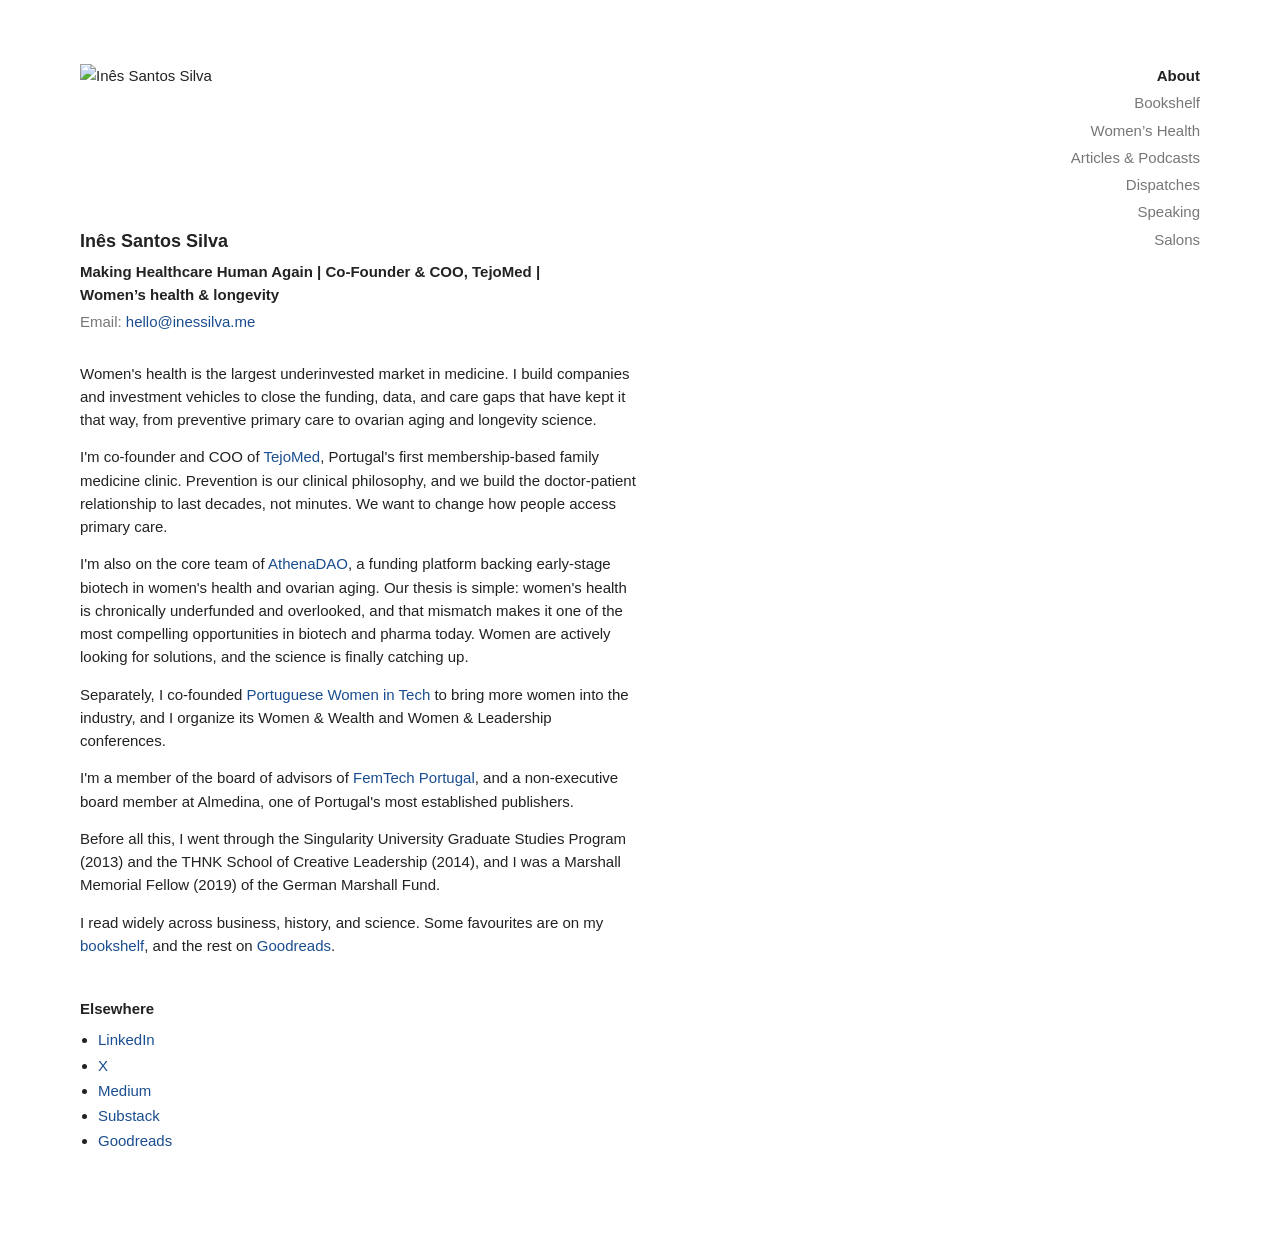
==== index.html @ aa5e6bea "Make homepage photo square Co-Authored-By: Claude Opus 5.5 <noreply@anthropic.com> Claude-Session: h" ====
<!doctype html>
<html lang="en">
<head>
  <meta charset="UTF-8">
  <meta name="viewport" content="width=device-width, initial-scale=1">
  <title>Inês Santos Silva | Women's Health Entrepreneur</title>
  <meta name="description" content="Inês Santos Silva builds companies and investment vehicles for women's health. Co-founder &amp; COO at TejoMed, Core Team at AthenaDAO.">
  <link rel="canonical" href="https://inessilva.me/">
  <meta property="og:type" content="website">
  <meta property="og:site_name" content="Inês Santos Silva">
  <meta property="og:title" content="Inês Santos Silva">
  <meta property="og:description" content="Women’s health is the largest underinvested market in medicine. I build companies and investment vehicles to close the funding, data, and care gaps that have kept it that way.">
  <meta property="og:url" content="https://inessilva.me/">
  <meta property="og:image" content="https://inessilva.me/share-card.jpg">
  <meta property="og:image:width" content="1200">
  <meta property="og:image:height" content="630">
  <meta property="og:image:alt" content="Inês Santos Silva, Co-Founder &amp; COO of TejoMed">
  <meta name="twitter:card" content="summary_large_image">
  <link rel="icon" href="favicon.ico" sizes="any">
  <link rel="apple-touch-icon" href="apple-touch-icon.png">
  <script type="application/ld+json">
  {
    "@context": "https://schema.org",
    "@type": "Person",
    "name": "Inês Santos Silva",
    "url": "https://inessilva.me/",
    "image": "https://inessilva.me/ines-portrait.jpg",
    "jobTitle": "Co-Founder & COO",
    "worksFor": [
      {
        "@type": "Organization",
        "name": "TejoMed",
        "url": "https://tejomed.com/"
      },
      {
        "@type": "Organization",
        "name": "AthenaDAO",
        "url": "https://www.athenadao.co/"
      }
    ],
    "memberOf": [
      {
        "@type": "OrganizationRole",
        "roleName": "Member of the Board of Advisors",
        "memberOf": {
          "@type": "Organization",
          "name": "FemTech Portugal",
          "url": "https://www.femtechportugal.com/"
        }
      },
      {
        "@type": "OrganizationRole",
        "roleName": "Co-Founder",
        "memberOf": {
          "@type": "Organization",
          "name": "Portuguese Women in Tech",
          "url": "https://www.portuguesewomenintech.com/"
        }
      }
    ],
    "description": "Portuguese entrepreneur. Co-Founder & COO of TejoMed, Core Team at AthenaDAO, co-founder of Portuguese Women in Tech. Writes and speaks on women's health, the business of health, and longevity.",
    "knowsAbout": [
      "women's health",
      "femtech",
      "business of health",
      "longevity",
      "health innovation"
    ],
    "nationality": "Portuguese",
    "email": "mailto:hello@inessilva.me",
    "sameAs": [
      "https://www.linkedin.com/in/inessantossilva/",
      "https://inessantossilva.substack.com/",
      "https://isss111.medium.com/",
      "https://observador.pt/perfil/inessantossilva/",
      "https://www.goodreads.com/isss111",
      "https://x.com/isss111"
    ]
  }
  </script>
  <link rel="stylesheet" href="css/estilos.css?v=11">
</head>
<body>
  <nav class="menu">
    <a data-label="About" href="index.html" aria-current="page">About</a>
    <a data-label="Bookshelf" href="bookshelf.html">Bookshelf</a>
    <a data-label="Women&rsquo;s Health" href="womens-health.html">Women&rsquo;s Health</a>
    <a data-label="Articles &amp; Podcasts" href="articles.html">Articles &amp; Podcasts</a>
    <a data-label="Dispatches" href="dispatches.html">Dispatches</a>
    <a data-label="Speaking" href="speaking.html">Speaking</a>
    <a data-label="Salons" href="salons.html">Salons</a>
  </nav>
  <main>
    <img class="avatar" src="ines-portrait.jpg" alt="Inês Santos Silva" width="480" height="480">
    <h1>Inês Santos Silva</h1>
    <p class="tagline"><span>Making Healthcare Human Again</span> | <span>Co-Founder &amp; COO, TejoMed</span> | <span>Women&rsquo;s health &amp; longevity</span></p>
    <p class="contact">Email: <a href="mailto:hello@inessilva.me">hello@inessilva.me</a></p>

    <p>Women's health is the largest underinvested market in medicine. I build companies and investment vehicles to close the funding, data, and care gaps that have kept it that way, from preventive primary care to ovarian aging and longevity science.</p>

    <p>I'm co-founder and COO of <a href="https://tejomed.com/" target="_blank" rel="noopener">TejoMed</a>, Portugal's first membership-based family medicine clinic. Prevention is our clinical philosophy, and we build the doctor-patient relationship to last decades, not minutes. We want to change how people access primary care.</p>

    <p>I'm also on the core team of <a href="https://www.athenadao.co/" target="_blank" rel="noopener">AthenaDAO</a>, a funding platform backing early-stage biotech in women's health and ovarian aging. Our thesis is simple: women's health is chronically underfunded and overlooked, and that mismatch makes it one of the most compelling opportunities in biotech and pharma today. Women are actively looking for solutions, and the science is finally catching up.</p>

    <p>Separately, I co-founded <a href="https://www.portuguesewomenintech.com/" target="_blank" rel="noopener">Portuguese Women in Tech</a> to bring more women into the industry, and I organize its Women &amp; Wealth and Women &amp; Leadership conferences.</p>

    <p>I'm a member of the board of advisors of <a href="https://www.femtechportugal.com/" target="_blank" rel="noopener">FemTech Portugal</a>, and a non-executive board member at Almedina, one of Portugal's most established publishers.</p>

    <p>Before all this, I went through the Singularity University Graduate Studies Program (2013) and the THNK School of Creative Leadership (2014), and I was a Marshall Memorial Fellow (2019) of the German Marshall Fund.</p>

    <p>I read widely across business, history, and science. Some favourites are on my <a href="bookshelf.html">bookshelf</a>, and the rest on <a href="https://www.goodreads.com/isss111" target="_blank" rel="noopener">Goodreads</a>.</p>

    <h2>Elsewhere</h2>
    <ul>
      <li><a href="https://www.linkedin.com/in/inessantossilva" target="_blank" rel="noopener">LinkedIn</a></li>
      <li><a href="https://x.com/isss111" target="_blank" rel="noopener">X</a></li>
      <li><a href="https://medium.com/@isss111" target="_blank" rel="noopener">Medium</a></li>
      <li><a href="https://inessantossilva.substack.com/" target="_blank" rel="noopener">Substack</a></li>
      <li><a href="https://www.goodreads.com/isss111" target="_blank" rel="noopener">Goodreads</a></li>
    </ul>

  </main>
</body>
</html>
---- css/estilos.css ----
:root {
  color-scheme: light;
  --bg: #fff;
  --text: #222;
  --muted: #777;
  --link: #1a4d8f;
}

body {
  margin: 0;
  background: var(--bg);
  color: var(--text);
  font-family: -apple-system, BlinkMacSystemFont, "Helvetica Neue", Helvetica, Arial, sans-serif;
  font-size: 15px;
  line-height: 1.55;
}

main {
  max-width: 560px;
  padding: 64px 0 96px 80px;
}

.avatar {
  display: block;
  width: 144px;
  height: 144px;
  object-fit: cover;
}

h1 {
  font-size: 18px;
  font-weight: 600;
  margin: 20px 0 24px;
}

h1:has(+ .tagline) { margin-bottom: 4px; }
.tagline { font-weight: 600; margin-bottom: 4px; }
.tagline span { white-space: nowrap; }
.contact { color: var(--muted); margin-bottom: 28px; }

h2 {
  font-size: 15px;
  font-weight: 600;
  margin: 40px 0 8px;
}

h3 {
  font-size: 13px;
  font-weight: 600;
  color: var(--muted);
  margin: 20px 0 6px;
}
h2 + h3 { margin-top: 8px; }

p { margin: 0 0 14px; }

a { color: var(--link); text-decoration: none; }
a:hover { text-decoration: underline; }

ul { margin: 0; padding-left: 18px; }
li { margin: 2px 0; }

.fav::after {
  content: " ★";
  color: var(--muted);
}

.menu {
  position: absolute;
  top: 64px;
  right: 80px;
  display: flex;
  flex-direction: column;
  align-items: flex-end;
  gap: 4px;
}
.menu a { color: var(--muted); }
.menu a:hover { color: var(--link); }
.menu a[aria-current="page"] { color: var(--text); font-weight: 600; }
/* reserve bold width so items don't shift when the current page changes */
.menu a {
  display: inline-flex;
  flex-direction: column;
  align-items: inherit;
}
.menu a::after {
  content: attr(data-label);
  font-weight: 600;
  height: 0;
  visibility: hidden;
  overflow: hidden;
  user-select: none;
}

main > h1:first-child { margin-top: 0; }

@media (max-width: 1000px) {
  .menu {
    position: static;
    flex-direction: row;
    flex-wrap: wrap;
    gap: 6px 20px;
    padding: 24px 20px 0;
  }
  main { padding: 32px 20px 64px; }
}

.note { margin-top: 12px; color: var(--muted); }


.section-intro { margin-top: 40px; }

figure { margin: 0 0 16px; }
figure img {
  display: block;
  width: 100%;
  height: auto;
  border-radius: 4px;
}
.caption { color: var(--muted); }

h2 + .caption { margin-top: 0; }
figure + h2 { margin-top: 56px; }

figure.portrait img { max-width: 360px; }

.talks h3 {
  font-size: 15px;
  color: var(--text);
  margin: 24px 0 4px;
}
.talks h2 + h3 { margin-top: 8px; }
.talks + h2 { margin-top: 56px; }

.events h3 {
  font-size: 15px;
  color: var(--text);
  margin: 48px 0 8px;
}
.events h2 + h3 { margin-top: 8px; }
.talks + .events { margin-top: 56px; }

.talks + p { margin-top: 40px; }

.essay h3 {
  font-size: 15px;
  color: var(--text);
  margin: 28px 0 6px;
}
.essay h2 + h3 { margin-top: 8px; }
.essay ul li { margin: 6px 0; }
.essay ul + p { margin-top: 32px; }
.sources { font-size: 13px; color: var(--muted); }
h2.section-break { margin-top: 72px; padding-top: 32px; border-top: 1px solid #e5e5e5; }

.dispatch { margin-top: 40px; }
.dispatch h2 { margin: 0 0 2px; }
.dispatch h2 a { color: var(--text); }
.dispatch blockquote {
  margin: 0 0 6px;
  padding: 10px 16px;
  border-left: 3px solid #ddd;
  color: #444;
  font-style: italic;
}
.dispatch + .dispatch { border-top: 1px solid #eee; padding-top: 24px; margin-top: 32px; }
.talks + .talks { margin-top: 40px; }
.when { color: var(--muted); }
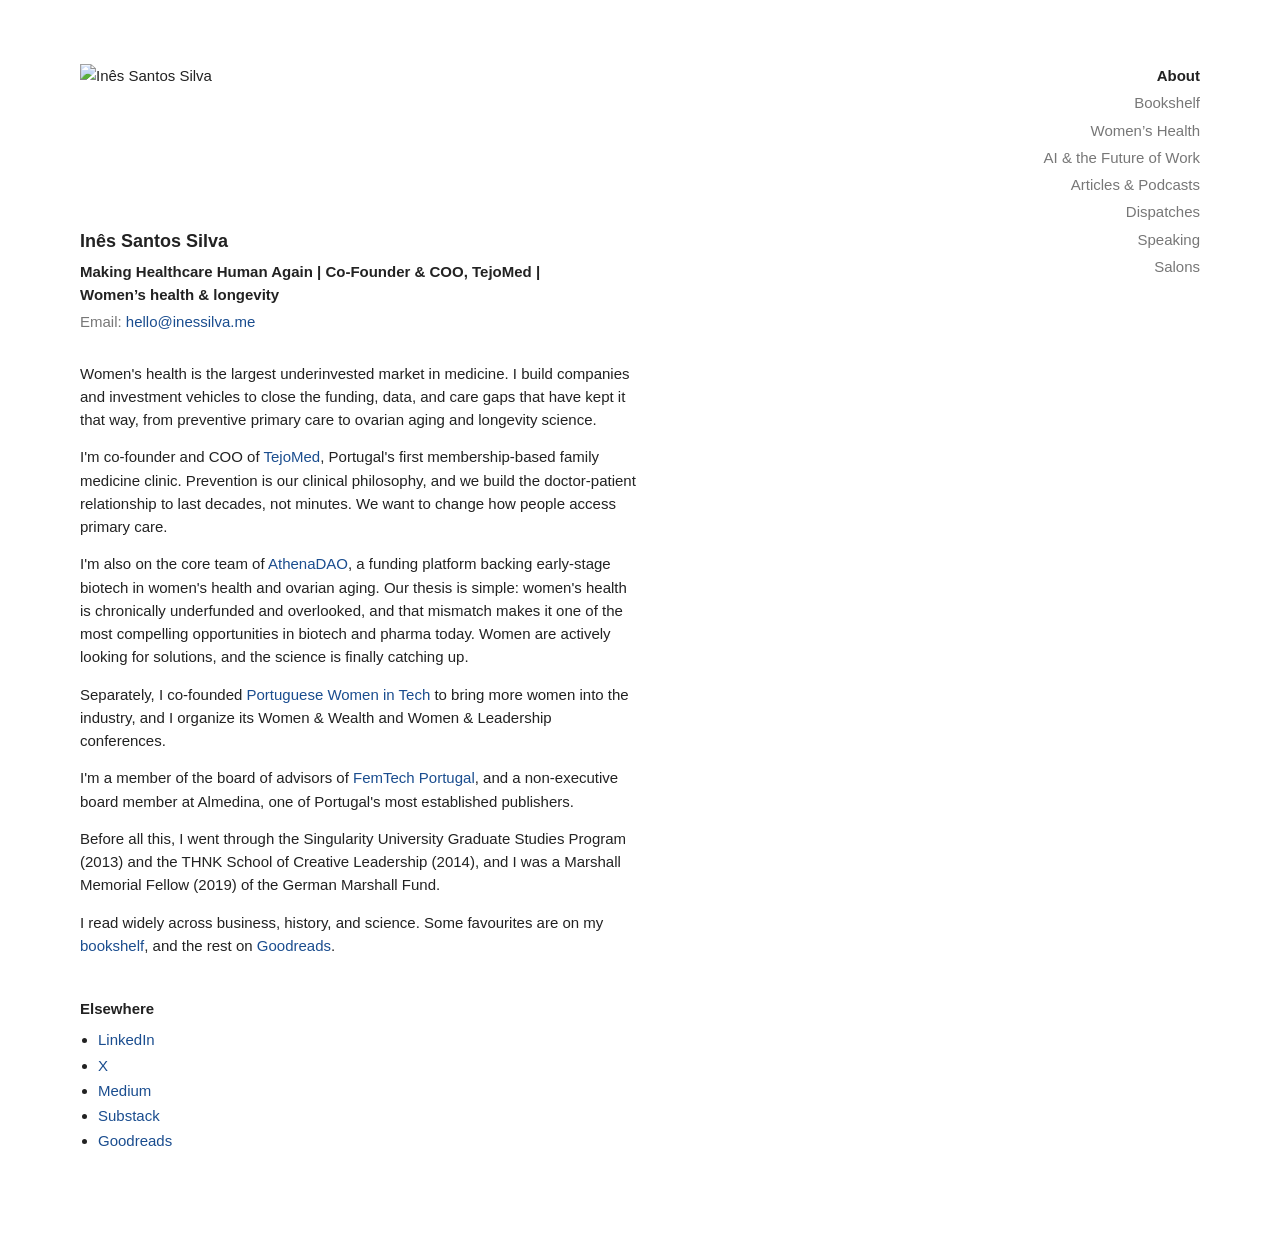
==== commit ee92a909: "Add AI & the Future of Work to menu Co-Authored-By: Claude Opus 5.5 <noreply@anthropic.com> Claude-S" ====
--- a/index.html
+++ b/index.html
@@ -85,6 +85,7 @@
     <a data-label="About" href="index.html" aria-current="page">About</a>
     <a data-label="Bookshelf" href="bookshelf.html">Bookshelf</a>
     <a data-label="Women&rsquo;s Health" href="womens-health.html">Women&rsquo;s Health</a>
+    <a data-label="AI &amp; the Future of Work" href="ai-and-the-future-of-work.html">AI &amp; the Future of Work</a>
     <a data-label="Articles &amp; Podcasts" href="articles.html">Articles &amp; Podcasts</a>
     <a data-label="Dispatches" href="dispatches.html">Dispatches</a>
     <a data-label="Speaking" href="speaking.html">Speaking</a>
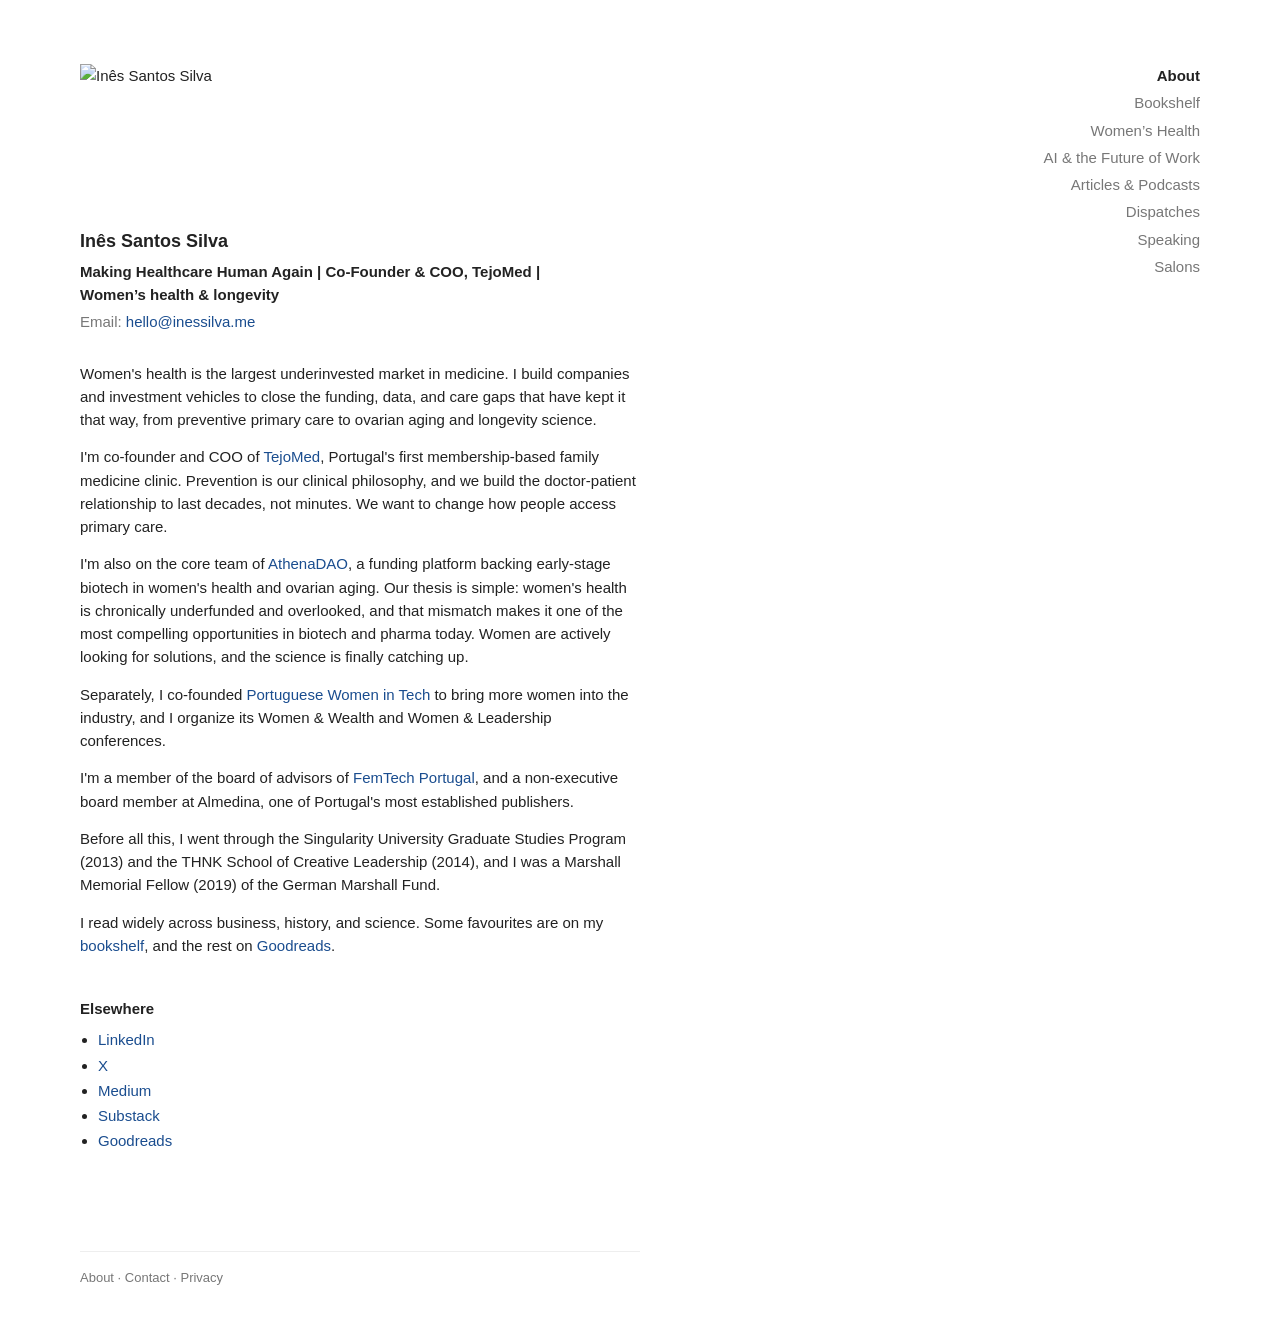
==== commit 0ade7373: "Add about, contact and privacy pages with footer links Co-Authored-By: Claude Opus 5.5 <noreply@anth" ====
--- a/index.html
+++ b/index.html
@@ -78,7 +78,7 @@
     ]
   }
   </script>
-  <link rel="stylesheet" href="css/estilos.css?v=11">
+  <link rel="stylesheet" href="css/estilos.css?v=14">
 </head>
 <body>
   <nav class="menu">
@@ -121,5 +121,6 @@
     </ul>
 
   </main>
+  <footer class="site-footer"><a href="about.html">About</a> · <a href="contact.html">Contact</a> · <a href="privacy.html">Privacy</a></footer>
 </body>
 </html>
--- a/css/estilos.css
+++ b/css/estilos.css
@@ -166,3 +166,27 @@
 .dispatch + .dispatch { border-top: 1px solid #eee; padding-top: 24px; margin-top: 32px; }
 .talks + .talks { margin-top: 40px; }
 .when { color: var(--muted); }
+
+.themis .item { margin: 0 0 18px; }
+.themis .item p { margin: 0 0 4px; }
+.themis .item-title { margin-bottom: 2px; }
+.score { display: inline-block; font-size: 12px; font-weight: 600; padding: 1px 7px; border-radius: 10px; margin-left: 6px; }
+.score.s3 { background: #e3f1e6; color: #1e6b33; }
+.score.s2 { background: #fbf0d9; color: #8a5a00; }
+.score.s1 { background: #fbe4e2; color: #9b2c22; }
+
+.callout {
+  border: 1px solid #e5e5e5;
+  border-left: 4px solid var(--link);
+  background: #fafafa;
+  padding: 16px 20px;
+  border-radius: 4px;
+}
+.callout p { margin: 0 0 10px; }
+.callout p:last-child { margin-bottom: 0; }
+.callout-score { font-size: 32px; font-weight: 600; line-height: 1.1; }
+.callout-score span { font-size: 18px; color: var(--muted); font-weight: 400; }
+
+.site-footer { max-width: 560px; margin: 0 0 48px 80px; padding-top: 16px; border-top: 1px solid #eee; font-size: 13px; color: var(--muted); }
+.site-footer a { color: var(--muted); }
+@media (max-width: 1000px) { .site-footer { margin: 0 20px 40px; } }
